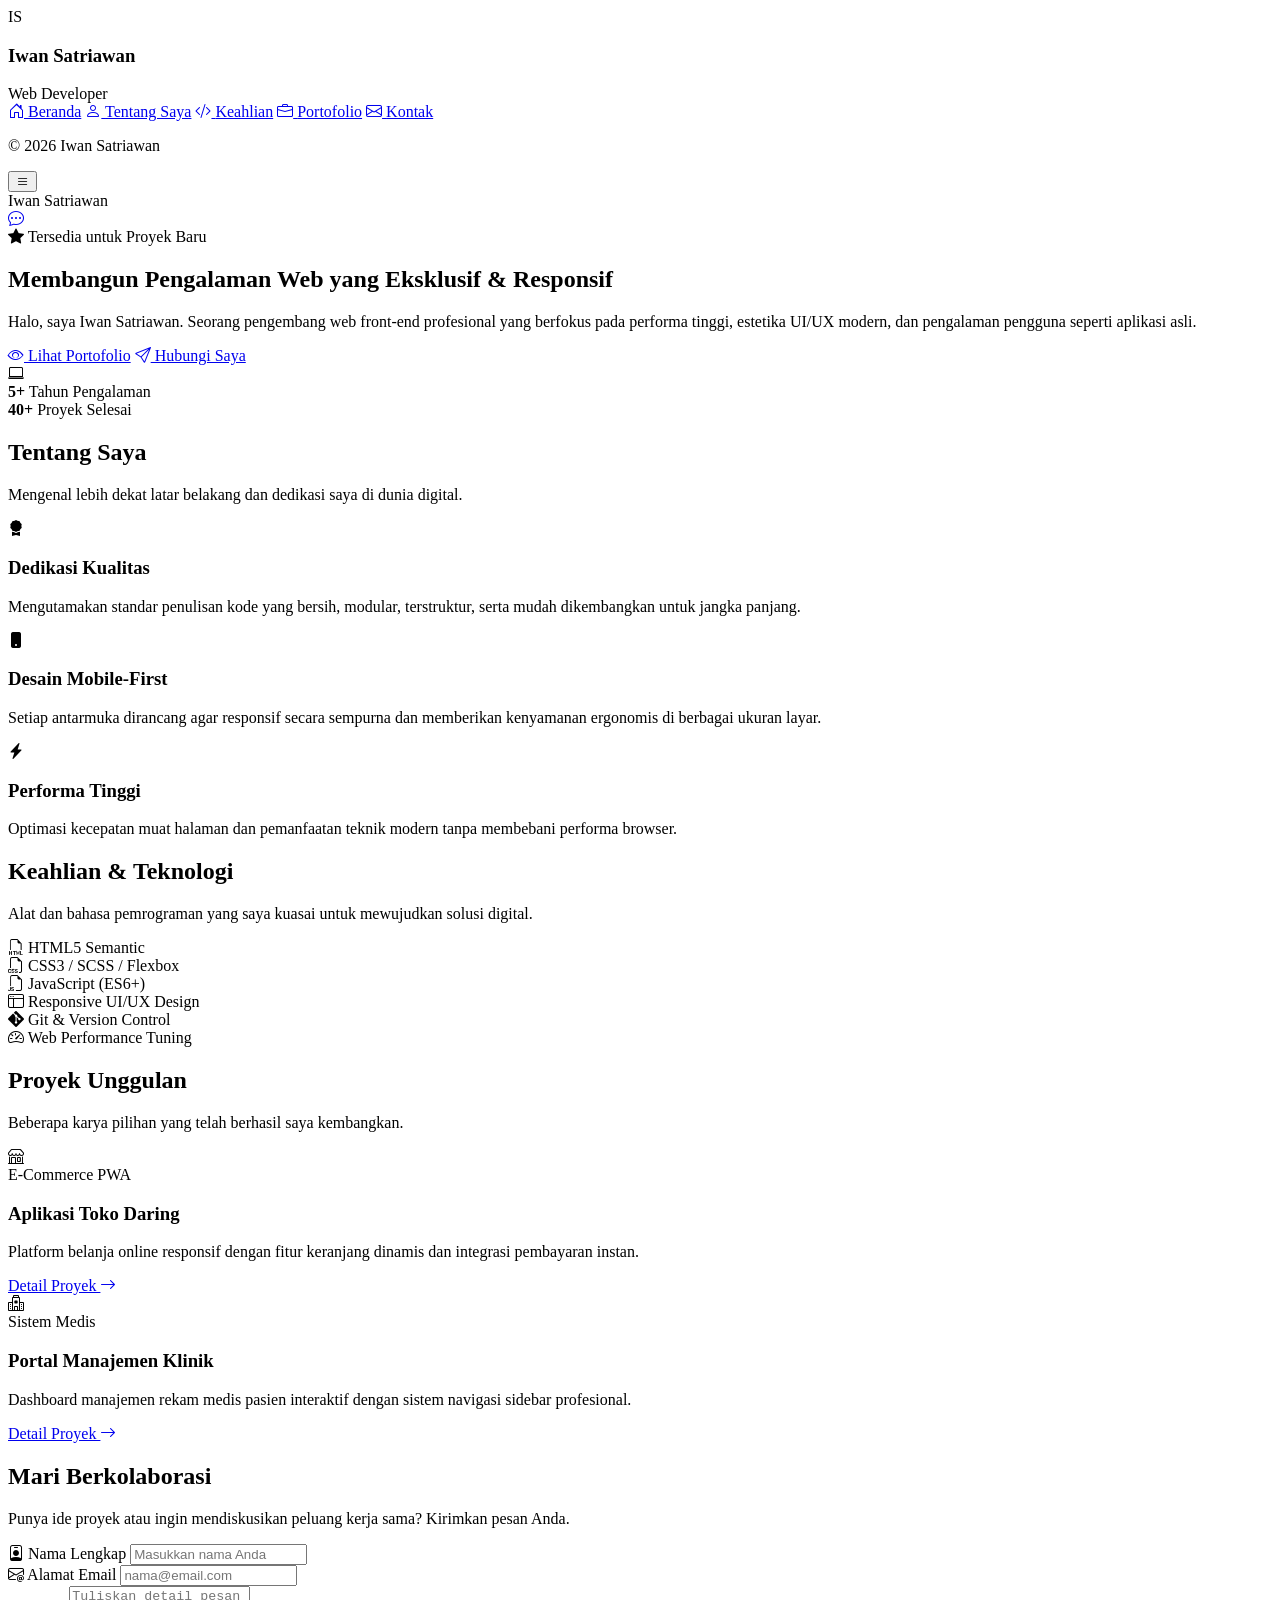
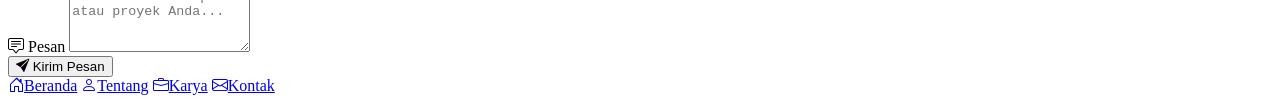
==== index.html @ ec4008cd "Rename Iwan Satriawan — Portofolio.html to index.html" ====
<!DOCTYPE html>
<html lang="id">
<head>
    <meta charset="UTF-8">
    <meta name="viewport" content="width=device-width, initial-scale=1.0">
    <title>Iwan Satriawan — Portofolio Web Developer Profesional</title>
    <!-- Bootstrap Icons CDN -->
    <link rel="stylesheet" href="https://cdn.jsdelivr.net/npm/bootstrap-icons@1.11.3/font/bootstrap-icons.min.css">
    <link rel="stylesheet" href="styles.css">
</head>
<body>

    <!-- App Container -->
    <div class="app-container">

        <!-- Sidebar / Desktop Navigation -->
        <aside class="app-sidebar" id="appSidebar">
            <div class="sidebar-header">
                <div class="brand-logo">IS</div>
                <div class="brand-title">
                    <h3>Iwan Satriawan</h3>
                    <span>Web Developer</span>
                </div>
            </div>
            <nav class="sidebar-nav">
                <a href="#beranda" class="nav-item active"><i class="bi bi-house-door"></i> <span>Beranda</span></a>
                <a href="#tentang" class="nav-item"><i class="bi bi-person"></i> <span>Tentang Saya</span></a>
                <a href="#keahlian" class="nav-item"><i class="bi bi-code-slash"></i> <span>Keahlian</span></a>
                <a href="#portofolio" class="nav-item"><i class="bi bi-briefcase"></i> <span>Portofolio</span></a>
                <a href="#kontak" class="nav-item"><i class="bi bi-envelope"></i> <span>Kontak</span></a>
            </nav>
            <div class="sidebar-footer">
                <p>&copy; 2026 Iwan Satriawan</p>
            </div>
        </aside>

        <!-- Mobile Header -->
        <header class="mobile-header">
            <button class="menu-toggle" id="menuToggle" aria-label="Buka Menu">
                <i class="bi bi-list"></i>
            </button>
            <div class="mobile-brand">Iwan Satriawan</div>
            <a href="#kontak" class="mobile-contact-btn" aria-label="Kontak">
                <i class="bi bi-chat-dots"></i>
            </a>
        </header>

        <!-- Main Content Area -->
        <main class="app-main">

            <!-- Hero Section -->
            <section id="beranda" class="hero-section">
                <div class="hero-content">
                    <span class="badge-pill"><i class="bi bi-star-fill"></i> Tersedia untuk Proyek Baru</span>
                    <h1>Membangun Pengalaman Web yang <span class="text-primary">Eksklusif & Responsif</span></h1>
                    <p>Halo, saya Iwan Satriawan. Seorang pengembang web front-end profesional yang berfokus pada performa tinggi, estetika UI/UX modern, dan pengalaman pengguna seperti aplikasi asli.</p>
                    <div class="hero-actions">
                        <a href="#portofolio" class="btn btn-primary"><i class="bi bi-eye"></i> Lihat Portofolio</a>
                        <a href="#kontak" class="btn btn-outline"><i class="bi bi-send"></i> Hubungi Saya</a>
                    </div>
                </div>
                <div class="hero-visual">
                    <div class="profile-card-glass">
                        <i class="bi bi-laptop display-icon"></i>
                        <div class="stats-row">
                            <div><strong>5+</strong> Tahun Pengalaman</div>
                            <div><strong>40+</strong> Proyek Selesai</div>
                        </div>
                    </div>
                </div>
            </section>

            <!-- Tentang Saya -->
            <section id="tentang" class="content-section">
                <div class="section-header">
                    <h2>Tentang Saya</h2>
                    <p>Mengenal lebih dekat latar belakang dan dedikasi saya di dunia digital.</p>
                </div>
                <div class="about-grid">
                    <div class="about-card">
                        <i class="bi bi-award-fill feature-icon"></i>
                        <h3>Dedikasi Kualitas</h3>
                        <p>Mengutamakan standar penulisan kode yang bersih, modular, terstruktur, serta mudah dikembangkan untuk jangka panjang.</p>
                    </div>
                    <div class="about-card">
                        <i class="bi bi-phone-fill feature-icon"></i>
                        <h3>Desain Mobile-First</h3>
                        <p>Setiap antarmuka dirancang agar responsif secara sempurna dan memberikan kenyamanan ergonomis di berbagai ukuran layar.</p>
                    </div>
                    <div class="about-card">
                        <i class="bi bi-lightning-charge-fill feature-icon"></i>
                        <h3>Performa Tinggi</h3>
                        <p>Optimasi kecepatan muat halaman dan pemanfaatan teknik modern tanpa membebani performa browser.</p>
                    </div>
                </div>
            </section>

            <!-- Keahlian -->
            <section id="keahlian" class="content-section bg-light-alt">
                <div class="section-header">
                    <h2>Keahlian & Teknologi</h2>
                    <p>Alat dan bahasa pemrograman yang saya kuasai untuk mewujudkan solusi digital.</p>
                </div>
                <div class="skills-grid">
                    <div class="skill-pill"><i class="bi bi-filetype-html"></i> HTML5 Semantic</div>
                    <div class="skill-pill"><i class="bi bi-filetype-css"></i> CSS3 / SCSS / Flexbox</div>
                    <div class="skill-pill"><i class="bi bi-filetype-js"></i> JavaScript (ES6+)</div>
                    <div class="skill-pill"><i class="bi bi-window-sidebar"></i> Responsive UI/UX Design</div>
                    <div class="skill-pill"><i class="bi bi-git"></i> Git & Version Control</div>
                    <div class="skill-pill"><i class="bi bi-speedometer2"></i> Web Performance Tuning</div>
                </div>
            </section>

            <!-- Portofolio -->
            <section id="portofolio" class="content-section">
                <div class="section-header">
                    <h2>Proyek Unggulan</h2>
                    <p>Beberapa karya pilihan yang telah berhasil saya kembangkan.</p>
                </div>
                <div class="portfolio-grid">
                    <div class="portfolio-card">
                        <div class="card-image-placeholder">
                            <i class="bi bi-shop"></i>
                        </div>
                        <div class="card-body">
                            <span class="tag">E-Commerce PWA</span>
                            <h3>Aplikasi Toko Daring</h3>
                            <p>Platform belanja online responsif dengan fitur keranjang dinamis dan integrasi pembayaran instan.</p>
                            <a href="#kontak" class="card-link">Detail Proyek <i class="bi bi-arrow-right"></i></a>
                        </div>
                    </div>
                    <div class="portfolio-card">
                        <div class="card-image-placeholder">
                            <i class="bi bi-hospital"></i>
                        </div>
                        <div class="card-body">
                            <span class="tag">Sistem Medis</span>
                            <h3>Portal Manajemen Klinik</h3>
                            <p>Dashboard manajemen rekam medis pasien interaktif dengan sistem navigasi sidebar profesional.</p>
                            <a href="#kontak" class="card-link">Detail Proyek <i class="bi bi-arrow-right"></i></a>
                        </div>
                    </div>
                </div>
            </section>

            <!-- Kontak -->
            <section id="kontak" class="content-section">
                <div class="contact-box">
                    <div class="section-header text-center">
                        <h2>Mari Berkolaborasi</h2>
                        <p>Punya ide proyek atau ingin mendiskusikan peluang kerja sama? Kirimkan pesan Anda.</p>
                    </div>
                    <form class="contact-form" id="contactForm">
                        <div class="form-group">
                            <label for="name"><i class="bi bi-person-badge"></i> Nama Lengkap</label>
                            <input type="text" id="name" placeholder="Masukkan nama Anda" required>
                        </div>
                        <div class="form-group">
                            <label for="email"><i class="bi bi-envelope-at"></i> Alamat Email</label>
                            <input type="email" id="email" placeholder="nama@email.com" required>
                        </div>
                        <div class="form-group">
                            <label for="message"><i class="bi bi-chat-square-text"></i> Pesan</label>
                            <textarea id="message" rows="4" placeholder="Tuliskan detail pesan atau proyek Anda..." required></textarea>
                        </div>
                        <button type="submit" class="btn btn-primary w-100"><i class="bi bi-send-fill"></i> Kirim Pesan</button>
                    </form>
                </div>
            </section>

        </main>

        <!-- Fixed Bottom Navigation (Mobile Only) -->
        <nav class="bottom-nav" id="bottomNav">
            <a href="#beranda" class="bottom-nav-item active"><i class="bi bi-house-door"></i><span>Beranda</span></a>
            <a href="#tentang" class="bottom-nav-item"><i class="bi bi-person"></i><span>Tentang</span></a>
            <a href="#portofolio" class="bottom-nav-item"><i class="bi bi-briefcase"></i><span>Karya</span></a>
            <a href="#kontak" class="bottom-nav-item"><i class="bi bi-envelope"></i><span>Kontak</span></a>
        </nav>

    </div>

    <script src="script.js"></script>
</body>
</html>
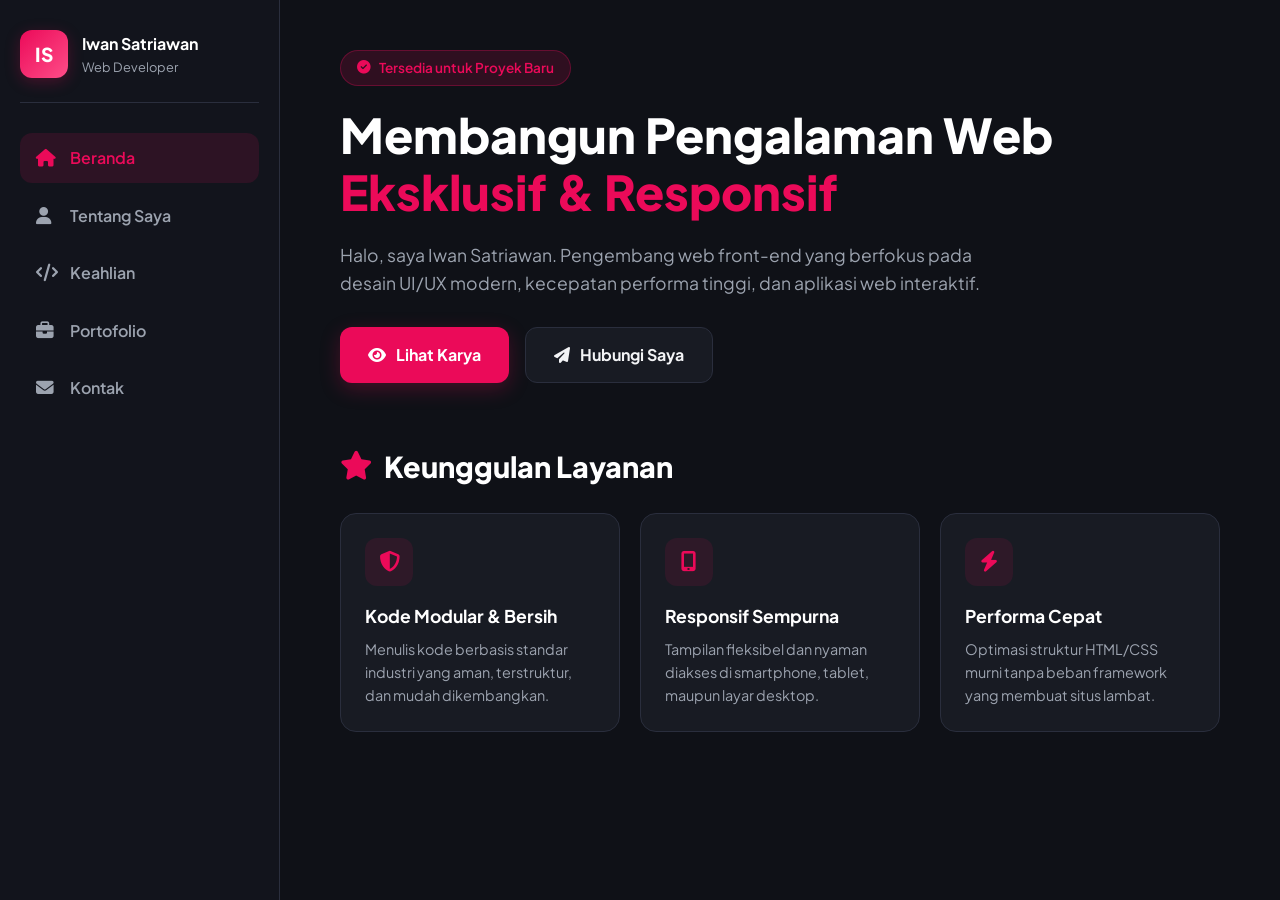
==== commit 2363bcda: "Refactor index.html for improved layout and styling Updated the title and added Font Awesome and Goo" ====
--- a/index.html
+++ b/index.html
@@ -3,183 +3,342 @@
 <head>
     <meta charset="UTF-8">
     <meta name="viewport" content="width=device-width, initial-scale=1.0">
-    <title>Iwan Satriawan — Portofolio Web Developer Profesional</title>
-    <!-- Bootstrap Icons CDN -->
-    <link rel="stylesheet" href="https://cdn.jsdelivr.net/npm/bootstrap-icons@1.11.3/font/bootstrap-icons.min.css">
-    <link rel="stylesheet" href="styles.css">
+    <title>Iwan Satriawan — Portofolio Web Developer</title>
+    <!-- Font Awesome Icons (Sangat Stabil) -->
+    <link rel="stylesheet" href="https://cdnjs.cloudflare.com/ajax/libs/font-awesome/6.5.1/css/all.min.css">
+    <!-- Google Fonts -->
+    <link href="https://fonts.googleapis.com/css2?family=Plus+Jakarta+Sans:wght@400;500;600;700;800&display=swap" rel="stylesheet">
+    
+    <style>
+        /* Modern CSS Reset & Variables */
+        :root {
+            --primary: #eb0a59;
+            --primary-glow: rgba(235, 10, 89, 0.25);
+            --bg-dark: #0f1117;
+            --bg-card: #181b23;
+            --bg-card-hover: #212530;
+            --border-color: #2a2e3d;
+            --text-main: #f3f4f6;
+            --text-muted: #9ca3af;
+            --sidebar-width: 280px;
+        }
+
+        * {
+            box-sizing: border-box;
+            margin: 0;
+            padding: 0;
+        }
+
+        body {
+            font-family: 'Plus Jakarta Sans', sans-serif;
+            background-color: var(--bg-dark);
+            color: var(--text-main);
+            line-height: 1.6;
+            display: flex;
+            min-height: 100vh;
+        }
+
+        /* Sidebar Styling */
+        .sidebar {
+            width: var(--sidebar-width);
+            background-color: #12141c;
+            border-right: 1px solid var(--border-color);
+            padding: 30px 20px;
+            position: fixed;
+            top: 0;
+            bottom: 0;
+            left: 0;
+            display: flex;
+            flex-direction: column;
+            justify-content: space-between;
+            z-index: 100;
+        }
+
+        .brand-box {
+            display: flex;
+            align-items: center;
+            gap: 14px;
+            padding-bottom: 24px;
+            border-bottom: 1px solid var(--border-color);
+        }
+
+        .brand-avatar {
+            width: 48px;
+            height: 48px;
+            background: linear-gradient(135deg, var(--primary), #ff4d88);
+            border-radius: 12px;
+            display: flex;
+            align-items: center;
+            justify-content: center;
+            font-weight: 800;
+            color: white;
+            font-size: 1.2rem;
+            box-shadow: 0 4px 15px var(--primary-glow);
+        }
+
+        .brand-text h3 {
+            font-size: 1rem;
+            font-weight: 700;
+            color: white;
+        }
+
+        .brand-text p {
+            font-size: 0.8rem;
+            color: var(--text-muted);
+        }
+
+        .nav-menu {
+            display: flex;
+            flex-direction: column;
+            gap: 8px;
+            margin-top: 30px;
+        }
+
+        .nav-link {
+            display: flex;
+            align-items: center;
+            gap: 14px;
+            padding: 12px 16px;
+            color: var(--text-muted);
+            text-decoration: none;
+            font-weight: 600;
+            border-radius: 12px;
+            transition: all 0.3s ease;
+        }
+
+        .nav-link i {
+            font-size: 1.1rem;
+            width: 20px;
+        }
+
+        .nav-link:hover, .nav-link.active {
+            background-color: rgba(235, 10, 89, 0.12);
+            color: var(--primary);
+        }
+
+        /* Main Content */
+        .main-content {
+            margin-left: var(--sidebar-width);
+            flex: 1;
+            padding: 50px 60px;
+            max-width: 1000px;
+        }
+
+        /* Hero Section */
+        .badge {
+            display: inline-flex;
+            align-items: center;
+            gap: 8px;
+            background: rgba(235, 10, 89, 0.15);
+            border: 1px solid rgba(235, 10, 89, 0.3);
+            color: var(--primary);
+            padding: 6px 16px;
+            border-radius: 30px;
+            font-size: 0.85rem;
+            font-weight: 600;
+            margin-bottom: 20px;
+        }
+
+        .hero h1 {
+            font-size: 3rem;
+            font-weight: 800;
+            line-height: 1.2;
+            margin-bottom: 20px;
+            color: white;
+        }
+
+        .hero h1 span {
+            color: var(--primary);
+        }
+
+        .hero p {
+            font-size: 1.1rem;
+            color: var(--text-muted);
+            margin-bottom: 30px;
+            max-width: 650px;
+        }
+
+        .btn-group {
+            display: flex;
+            gap: 16px;
+            margin-bottom: 60px;
+        }
+
+        .btn {
+            display: inline-flex;
+            align-items: center;
+            gap: 10px;
+            padding: 14px 28px;
+            border-radius: 12px;
+            font-weight: 700;
+            text-decoration: none;
+            transition: all 0.3s ease;
+            cursor: pointer;
+        }
+
+        .btn-primary {
+            background-color: var(--primary);
+            color: white;
+            box-shadow: 0 6px 20px var(--primary-glow);
+        }
+
+        .btn-primary:hover {
+            transform: translateY(-2px);
+            box-shadow: 0 8px 25px rgba(235, 10, 89, 0.4);
+        }
+
+        .btn-secondary {
+            background-color: var(--bg-card);
+            color: var(--text-main);
+            border: 1px solid var(--border-color);
+        }
+
+        .btn-secondary:hover {
+            border-color: var(--primary);
+            color: var(--primary);
+        }
+
+        /* Bento Grid Layout for Sections */
+        .section-title {
+            font-size: 1.8rem;
+            font-weight: 800;
+            color: white;
+            margin-bottom: 24px;
+            display: flex;
+            align-items: center;
+            gap: 12px;
+        }
+
+        .section-title i {
+            color: var(--primary);
+        }
+
+        .grid-3 {
+            display: grid;
+            grid-template-columns: repeat(auto-fit, minmax(260px, 1fr));
+            gap: 20px;
+            margin-bottom: 60px;
+        }
+
+        .card {
+            background-color: var(--bg-card);
+            border: 1px solid var(--border-color);
+            border-radius: 16px;
+            padding: 24px;
+            transition: all 0.3s ease;
+        }
+
+        .card:hover {
+            background-color: var(--bg-card-hover);
+            border-color: var(--primary);
+            transform: translateY(-4px);
+        }
+
+        .card-icon {
+            width: 48px;
+            height: 48px;
+            background: rgba(235, 10, 89, 0.1);
+            color: var(--primary);
+            border-radius: 12px;
+            display: flex;
+            align-items: center;
+            justify-content: center;
+            font-size: 1.3rem;
+            margin-bottom: 16px;
+        }
+
+        .card h3 {
+            font-size: 1.1rem;
+            color: white;
+            margin-bottom: 8px;
+        }
+
+        .card p {
+            color: var(--text-muted);
+            font-size: 0.9rem;
+        }
+
+        /* Responsive Mobile Layout */
+        @media (max-width: 850px) {
+            body {
+                flex-direction: column;
+            }
+            .sidebar {
+                position: relative;
+                width: 100%;
+                border-right: none;
+                border-bottom: 1px solid var(--border-color);
+            }
+            .main-content {
+                margin-left: 0;
+                padding: 30px 20px;
+            }
+            .hero h1 {
+                font-size: 2.2rem;
+            }
+        }
+    </style>
 </head>
 <body>
 
-    <!-- App Container -->
-    <div class="app-container">
-
-        <!-- Sidebar / Desktop Navigation -->
-        <aside class="app-sidebar" id="appSidebar">
-            <div class="sidebar-header">
-                <div class="brand-logo">IS</div>
-                <div class="brand-title">
+    <!-- Sidebar Navigation -->
+    <aside class="sidebar">
+        <div>
+            <div class="brand-box">
+                <div class="brand-avatar">IS</div>
+                <div class="brand-text">
                     <h3>Iwan Satriawan</h3>
-                    <span>Web Developer</span>
+                    <p>Web Developer</p>
                 </div>
             </div>
-            <nav class="sidebar-nav">
-                <a href="#beranda" class="nav-item active"><i class="bi bi-house-door"></i> <span>Beranda</span></a>
-                <a href="#tentang" class="nav-item"><i class="bi bi-person"></i> <span>Tentang Saya</span></a>
-                <a href="#keahlian" class="nav-item"><i class="bi bi-code-slash"></i> <span>Keahlian</span></a>
-                <a href="#portofolio" class="nav-item"><i class="bi bi-briefcase"></i> <span>Portofolio</span></a>
-                <a href="#kontak" class="nav-item"><i class="bi bi-envelope"></i> <span>Kontak</span></a>
+            <nav class="nav-menu">
+                <a href="#beranda" class="nav-link active"><i class="fa-solid fa-house"></i> Beranda</a>
+                <a href="#tentang" class="nav-link"><i class="fa-solid fa-user"></i> Tentang Saya</a>
+                <a href="#keahlian" class="nav-link"><i class="fa-solid fa-code"></i> Keahlian</a>
+                <a href="#portofolio" class="nav-link"><i class="fa-solid fa-briefcase"></i> Portofolio</a>
+                <a href="#kontak" class="nav-link"><i class="fa-solid fa-envelope"></i> Kontak</a>
             </nav>
-            <div class="sidebar-footer">
-                <p>&copy; 2026 Iwan Satriawan</p>
+        </div>
+    </aside>
+
+    <!-- Main Content -->
+    <main class="main-content">
+        
+        <!-- Hero Section -->
+        <section id="beranda" class="hero">
+            <div class="badge"><i class="fa-solid fa-circle-check"></i> Tersedia untuk Proyek Baru</div>
+            <h1>Membangun Pengalaman Web <span>Eksklusif & Responsif</span></h1>
+            <p>Halo, saya Iwan Satriawan. Pengembang web front-end yang berfokus pada desain UI/UX modern, kecepatan performa tinggi, dan aplikasi web interaktif.</p>
+            
+            <div class="btn-group">
+                <a href="#portofolio" class="btn btn-primary"><i class="fa-solid fa-eye"></i> Lihat Karya</a>
+                <a href="#kontak" class="btn btn-secondary"><i class="fa-solid fa-paper-plane"></i> Hubungi Saya</a>
             </div>
-        </aside>
-
-        <!-- Mobile Header -->
-        <header class="mobile-header">
-            <button class="menu-toggle" id="menuToggle" aria-label="Buka Menu">
-                <i class="bi bi-list"></i>
-            </button>
-            <div class="mobile-brand">Iwan Satriawan</div>
-            <a href="#kontak" class="mobile-contact-btn" aria-label="Kontak">
-                <i class="bi bi-chat-dots"></i>
-            </a>
-        </header>
-
-        <!-- Main Content Area -->
-        <main class="app-main">
-
-            <!-- Hero Section -->
-            <section id="beranda" class="hero-section">
-                <div class="hero-content">
-                    <span class="badge-pill"><i class="bi bi-star-fill"></i> Tersedia untuk Proyek Baru</span>
-                    <h1>Membangun Pengalaman Web yang <span class="text-primary">Eksklusif & Responsif</span></h1>
-                    <p>Halo, saya Iwan Satriawan. Seorang pengembang web front-end profesional yang berfokus pada performa tinggi, estetika UI/UX modern, dan pengalaman pengguna seperti aplikasi asli.</p>
-                    <div class="hero-actions">
-                        <a href="#portofolio" class="btn btn-primary"><i class="bi bi-eye"></i> Lihat Portofolio</a>
-                        <a href="#kontak" class="btn btn-outline"><i class="bi bi-send"></i> Hubungi Saya</a>
-                    </div>
+        </section>
+
+        <!-- Tentang Saya Section -->
+        <section id="tentang">
+            <h2 class="section-title"><i class="fa-solid fa-star"></i> Keunggulan Layanan</h2>
+            <div class="grid-3">
+                <div class="card">
+                    <div class="card-icon"><i class="fa-solid fa-shield-halved"></i></div>
+                    <h3>Kode Modular & Bersih</h3>
+                    <p>Menulis kode berbasis standar industri yang aman, terstruktur, dan mudah dikembangkan.</p>
                 </div>
-                <div class="hero-visual">
-                    <div class="profile-card-glass">
-                        <i class="bi bi-laptop display-icon"></i>
-                        <div class="stats-row">
-                            <div><strong>5+</strong> Tahun Pengalaman</div>
-                            <div><strong>40+</strong> Proyek Selesai</div>
-                        </div>
-                    </div>
+                <div class="card">
+                    <div class="card-icon"><i class="fa-solid fa-mobile-screen-button"></i></div>
+                    <h3>Responsif Sempurna</h3>
+                    <p>Tampilan fleksibel dan nyaman diakses di smartphone, tablet, maupun layar desktop.</p>
                 </div>
-            </section>
-
-            <!-- Tentang Saya -->
-            <section id="tentang" class="content-section">
-                <div class="section-header">
-                    <h2>Tentang Saya</h2>
-                    <p>Mengenal lebih dekat latar belakang dan dedikasi saya di dunia digital.</p>
+                <div class="card">
+                    <div class="card-icon"><i class="fa-solid fa-bolt"></i></div>
+                    <h3>Performa Cepat</h3>
+                    <p>Optimasi struktur HTML/CSS murni tanpa beban framework yang membuat situs lambat.</p>
                 </div>
-                <div class="about-grid">
-                    <div class="about-card">
-                        <i class="bi bi-award-fill feature-icon"></i>
-                        <h3>Dedikasi Kualitas</h3>
-                        <p>Mengutamakan standar penulisan kode yang bersih, modular, terstruktur, serta mudah dikembangkan untuk jangka panjang.</p>
-                    </div>
-                    <div class="about-card">
-                        <i class="bi bi-phone-fill feature-icon"></i>
-                        <h3>Desain Mobile-First</h3>
-                        <p>Setiap antarmuka dirancang agar responsif secara sempurna dan memberikan kenyamanan ergonomis di berbagai ukuran layar.</p>
-                    </div>
-                    <div class="about-card">
-                        <i class="bi bi-lightning-charge-fill feature-icon"></i>
-                        <h3>Performa Tinggi</h3>
-                        <p>Optimasi kecepatan muat halaman dan pemanfaatan teknik modern tanpa membebani performa browser.</p>
-                    </div>
-                </div>
-            </section>
-
-            <!-- Keahlian -->
-            <section id="keahlian" class="content-section bg-light-alt">
-                <div class="section-header">
-                    <h2>Keahlian & Teknologi</h2>
-                    <p>Alat dan bahasa pemrograman yang saya kuasai untuk mewujudkan solusi digital.</p>
-                </div>
-                <div class="skills-grid">
-                    <div class="skill-pill"><i class="bi bi-filetype-html"></i> HTML5 Semantic</div>
-                    <div class="skill-pill"><i class="bi bi-filetype-css"></i> CSS3 / SCSS / Flexbox</div>
-                    <div class="skill-pill"><i class="bi bi-filetype-js"></i> JavaScript (ES6+)</div>
-                    <div class="skill-pill"><i class="bi bi-window-sidebar"></i> Responsive UI/UX Design</div>
-                    <div class="skill-pill"><i class="bi bi-git"></i> Git & Version Control</div>
-                    <div class="skill-pill"><i class="bi bi-speedometer2"></i> Web Performance Tuning</div>
-                </div>
-            </section>
-
-            <!-- Portofolio -->
-            <section id="portofolio" class="content-section">
-                <div class="section-header">
-                    <h2>Proyek Unggulan</h2>
-                    <p>Beberapa karya pilihan yang telah berhasil saya kembangkan.</p>
-                </div>
-                <div class="portfolio-grid">
-                    <div class="portfolio-card">
-                        <div class="card-image-placeholder">
-                            <i class="bi bi-shop"></i>
-                        </div>
-                        <div class="card-body">
-                            <span class="tag">E-Commerce PWA</span>
-                            <h3>Aplikasi Toko Daring</h3>
-                            <p>Platform belanja online responsif dengan fitur keranjang dinamis dan integrasi pembayaran instan.</p>
-                            <a href="#kontak" class="card-link">Detail Proyek <i class="bi bi-arrow-right"></i></a>
-                        </div>
-                    </div>
-                    <div class="portfolio-card">
-                        <div class="card-image-placeholder">
-                            <i class="bi bi-hospital"></i>
-                        </div>
-                        <div class="card-body">
-                            <span class="tag">Sistem Medis</span>
-                            <h3>Portal Manajemen Klinik</h3>
-                            <p>Dashboard manajemen rekam medis pasien interaktif dengan sistem navigasi sidebar profesional.</p>
-                            <a href="#kontak" class="card-link">Detail Proyek <i class="bi bi-arrow-right"></i></a>
-                        </div>
-                    </div>
-                </div>
-            </section>
-
-            <!-- Kontak -->
-            <section id="kontak" class="content-section">
-                <div class="contact-box">
-                    <div class="section-header text-center">
-                        <h2>Mari Berkolaborasi</h2>
-                        <p>Punya ide proyek atau ingin mendiskusikan peluang kerja sama? Kirimkan pesan Anda.</p>
-                    </div>
-                    <form class="contact-form" id="contactForm">
-                        <div class="form-group">
-                            <label for="name"><i class="bi bi-person-badge"></i> Nama Lengkap</label>
-                            <input type="text" id="name" placeholder="Masukkan nama Anda" required>
-                        </div>
-                        <div class="form-group">
-                            <label for="email"><i class="bi bi-envelope-at"></i> Alamat Email</label>
-                            <input type="email" id="email" placeholder="nama@email.com" required>
-                        </div>
-                        <div class="form-group">
-                            <label for="message"><i class="bi bi-chat-square-text"></i> Pesan</label>
-                            <textarea id="message" rows="4" placeholder="Tuliskan detail pesan atau proyek Anda..." required></textarea>
-                        </div>
-                        <button type="submit" class="btn btn-primary w-100"><i class="bi bi-send-fill"></i> Kirim Pesan</button>
-                    </form>
-                </div>
-            </section>
-
-        </main>
-
-        <!-- Fixed Bottom Navigation (Mobile Only) -->
-        <nav class="bottom-nav" id="bottomNav">
-            <a href="#beranda" class="bottom-nav-item active"><i class="bi bi-house-door"></i><span>Beranda</span></a>
-            <a href="#tentang" class="bottom-nav-item"><i class="bi bi-person"></i><span>Tentang</span></a>
-            <a href="#portofolio" class="bottom-nav-item"><i class="bi bi-briefcase"></i><span>Karya</span></a>
-            <a href="#kontak" class="bottom-nav-item"><i class="bi bi-envelope"></i><span>Kontak</span></a>
-        </nav>
-
-    </div>
-
-    <script src="script.js"></script>
+            </div>
+        </section>
+
+    </main>
+
 </body>
 </html>
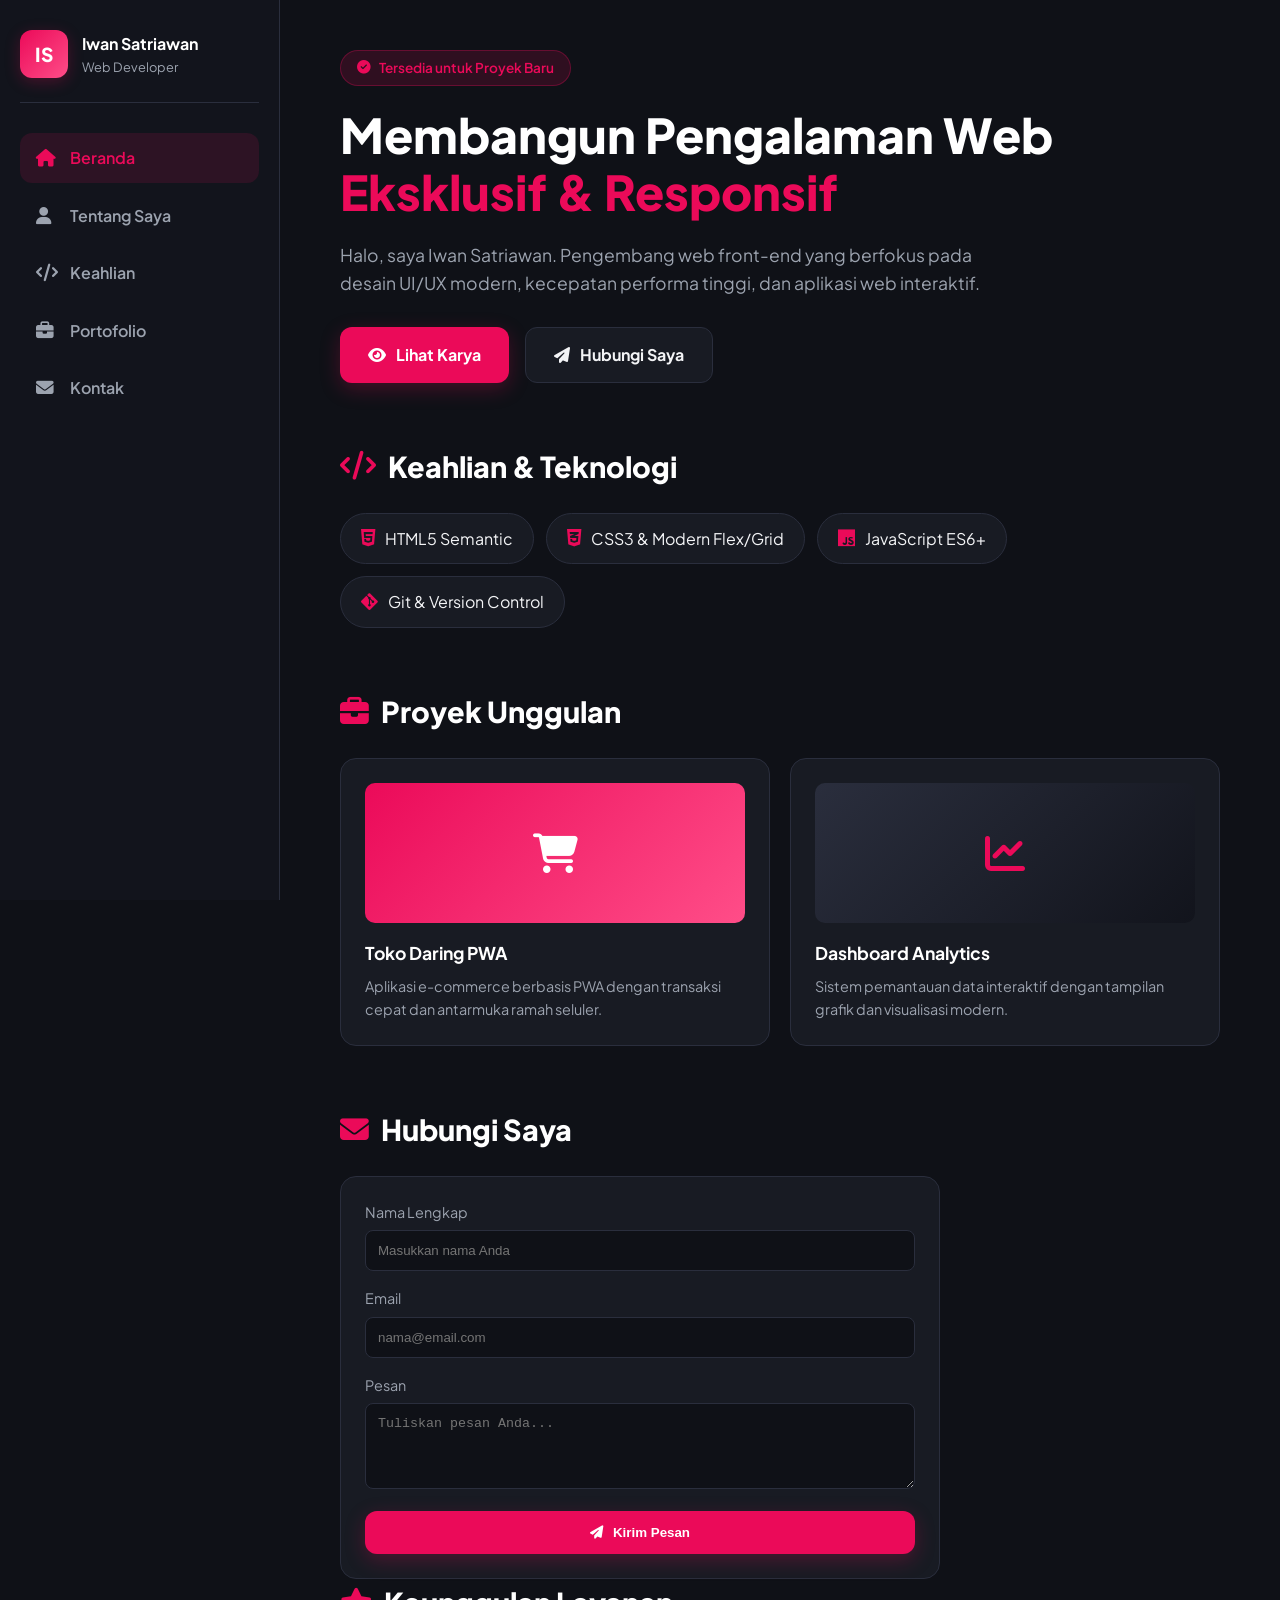
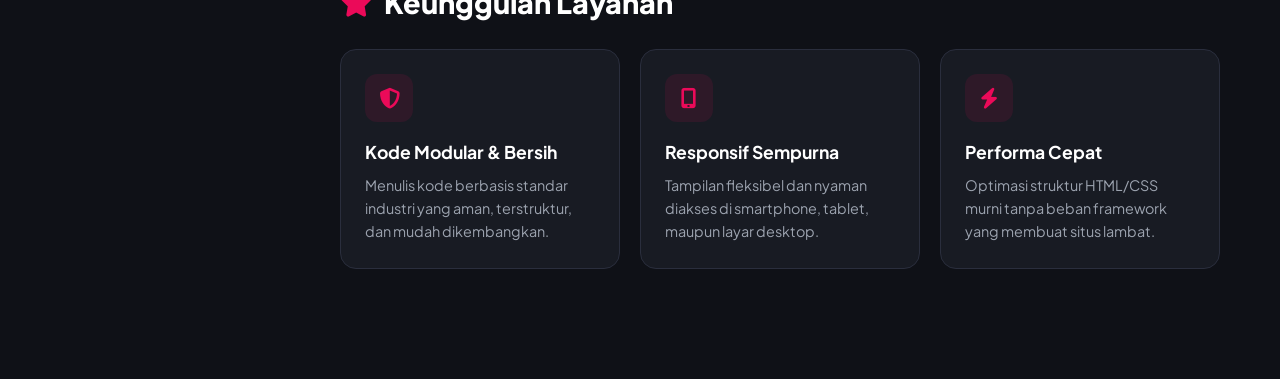
==== commit a20e3e1d: "Enhance index.html with new sections Added sections for skills, portfolio, and contact information i" ====
--- a/index.html
+++ b/index.html
@@ -318,6 +318,67 @@
 
         <!-- Tentang Saya Section -->
         <section id="tentang">
+            <!-- Keahlian Section -->
+        <section id="keahlian" style="margin-bottom: 60px;">
+            <h2 class="section-title"><i class="fa-solid fa-code"></i> Keahlian & Teknologi</h2>
+            <div style="display: flex; flex-wrap: wrap; gap: 12px;">
+                <div class="card" style="padding: 12px 20px; border-radius: 30px; display: flex; align-items: center; gap: 10px;">
+                    <i class="fa-brands fa-html5" style="color: #eb0a59; font-size: 1.2rem;"></i> HTML5 Semantic
+                </div>
+                <div class="card" style="padding: 12px 20px; border-radius: 30px; display: flex; align-items: center; gap: 10px;">
+                    <i class="fa-brands fa-css3-alt" style="color: #eb0a59; font-size: 1.2rem;"></i> CSS3 & Modern Flex/Grid
+                </div>
+                <div class="card" style="padding: 12px 20px; border-radius: 30px; display: flex; align-items: center; gap: 10px;">
+                    <i class="fa-brands fa-js" style="color: #eb0a59; font-size: 1.2rem;"></i> JavaScript ES6+
+                </div>
+                <div class="card" style="padding: 12px 20px; border-radius: 30px; display: flex; align-items: center; gap: 10px;">
+                    <i class="fa-brands fa-git-alt" style="color: #eb0a59; font-size: 1.2rem;"></i> Git & Version Control
+                </div>
+            </div>
+        </section>
+
+        <!-- Portofolio Section -->
+        <section id="portofolio" style="margin-bottom: 60px;">
+            <h2 class="section-title"><i class="fa-solid fa-briefcase"></i> Proyek Unggulan</h2>
+            <div class="grid-3">
+                <div class="card">
+                    <div style="height: 140px; background: linear-gradient(135deg, #eb0a59, #ff4d88); border-radius: 10px; display: flex; align-items: center; justify-content: center; margin-bottom: 16px;">
+                        <i class="fa-solid fa-cart-shopping" style="font-size: 2.5rem; color: white;"></i>
+                    </div>
+                    <h3>Toko Daring PWA</h3>
+                    <p>Aplikasi e-commerce berbasis PWA dengan transaksi cepat dan antarmuka ramah seluler.</p>
+                </div>
+                <div class="card">
+                    <div style="height: 140px; background: linear-gradient(135deg, #2a2e3d, #12141c); border-radius: 10px; display: flex; align-items: center; justify-content: center; margin-bottom: 16px;">
+                        <i class="fa-solid fa-chart-line" style="font-size: 2.5rem; color: #eb0a59;"></i>
+                    </div>
+                    <h3>Dashboard Analytics</h3>
+                    <p>Sistem pemantauan data interaktif dengan tampilan grafik dan visualisasi modern.</p>
+                </div>
+            </div>
+        </section>
+
+        <!-- Kontak Section -->
+        <section id="kontak">
+            <h2 class="section-title"><i class="fa-solid fa-envelope"></i> Hubungi Saya</h2>
+            <div class="card" style="max-width: 600px;">
+                <form style="display: flex; flex-direction: column; gap: 16px;">
+                    <div>
+                        <label style="display: block; margin-bottom: 6px; font-size: 0.9rem; color: var(--text-muted);">Nama Lengkap</label>
+                        <input type="text" placeholder="Masukkan nama Anda" style="width: 100%; padding: 12px; border-radius: 8px; border: 1px solid var(--border-color); background: var(--bg-dark); color: white;" required>
+                    </div>
+                    <div>
+                        <label style="display: block; margin-bottom: 6px; font-size: 0.9rem; color: var(--text-muted);">Email</label>
+                        <input type="email" placeholder="nama@email.com" style="width: 100%; padding: 12px; border-radius: 8px; border: 1px solid var(--border-color); background: var(--bg-dark); color: white;" required>
+                    </div>
+                    <div>
+                        <label style="display: block; margin-bottom: 6px; font-size: 0.9rem; color: var(--text-muted);">Pesan</label>
+                        <textarea rows="4" placeholder="Tuliskan pesan Anda..." style="width: 100%; padding: 12px; border-radius: 8px; border: 1px solid var(--border-color); background: var(--bg-dark); color: white;" required></textarea>
+                    </div>
+                    <button type="submit" class="btn btn-primary" style="justify-content: center; border: none;"><i class="fa-solid fa-paper-plane"></i> Kirim Pesan</button>
+                </form>
+            </div>
+        </section>
             <h2 class="section-title"><i class="fa-solid fa-star"></i> Keunggulan Layanan</h2>
             <div class="grid-3">
                 <div class="card">
